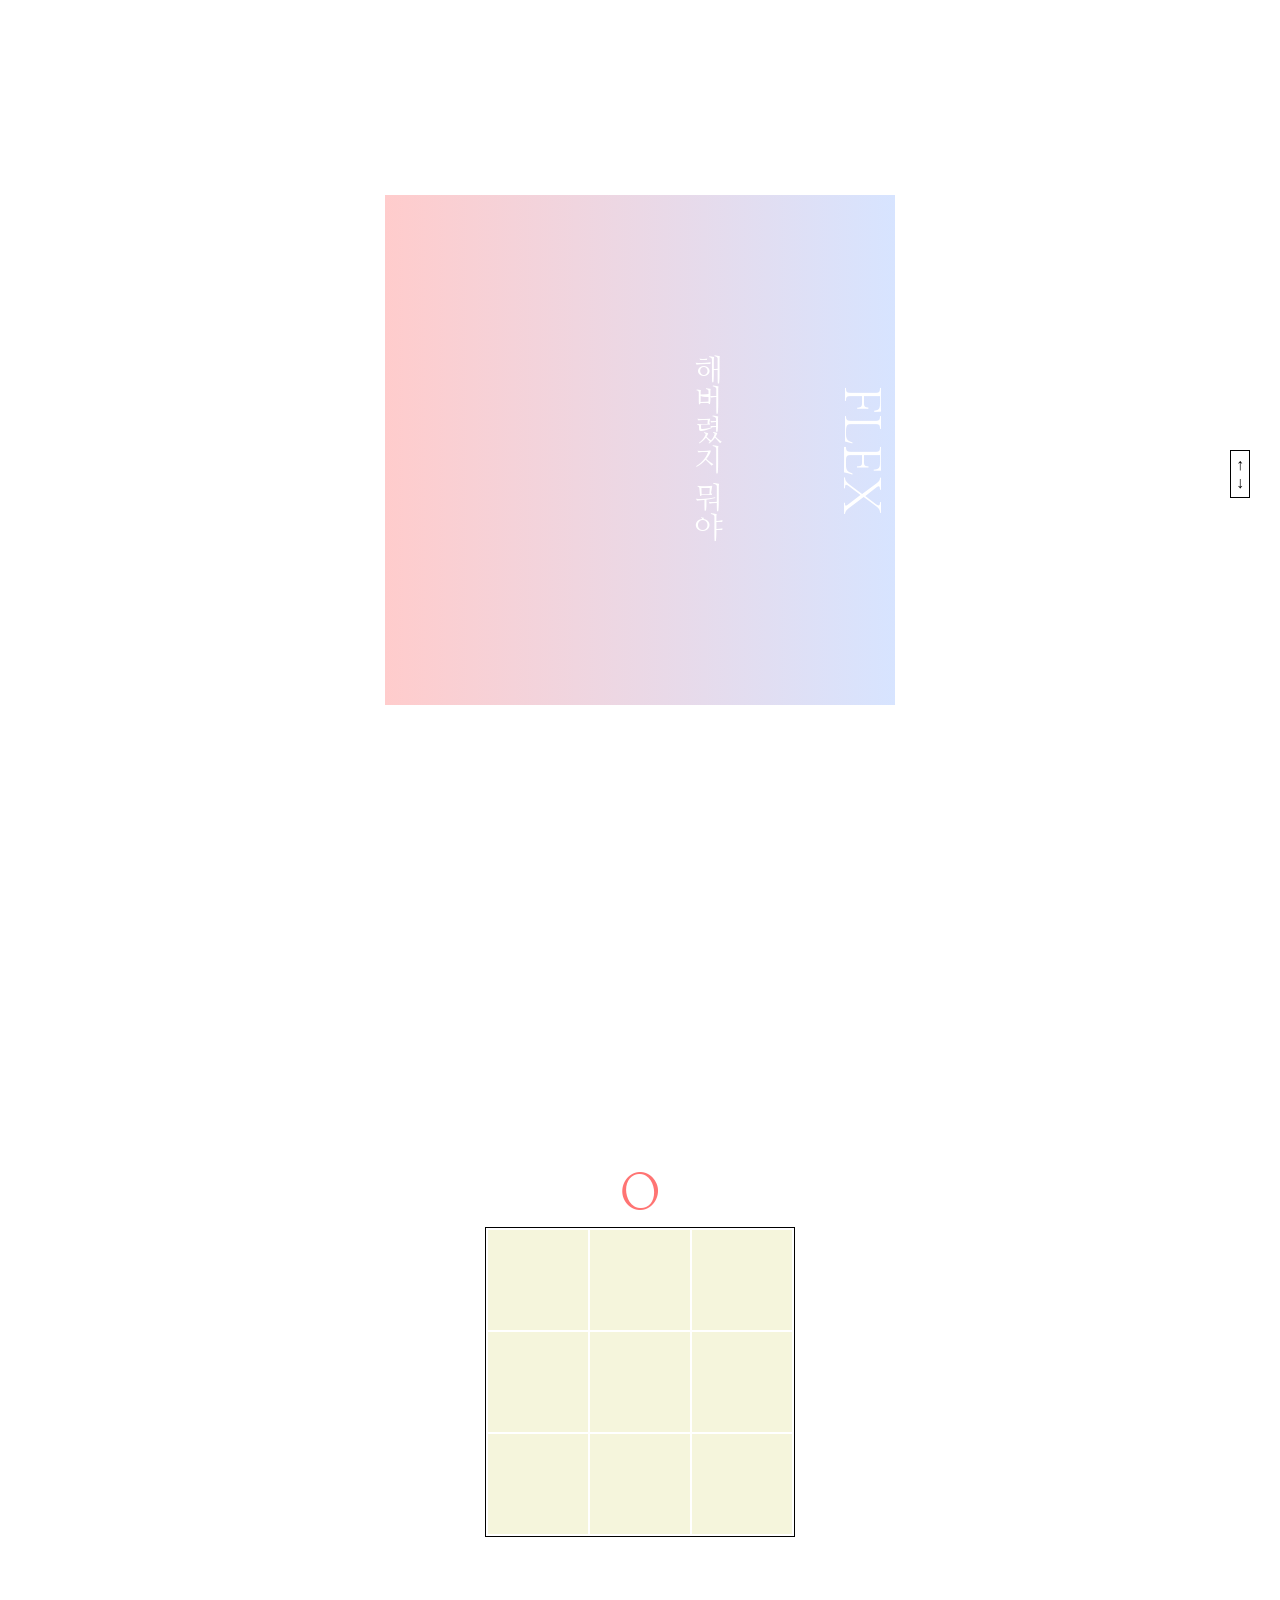
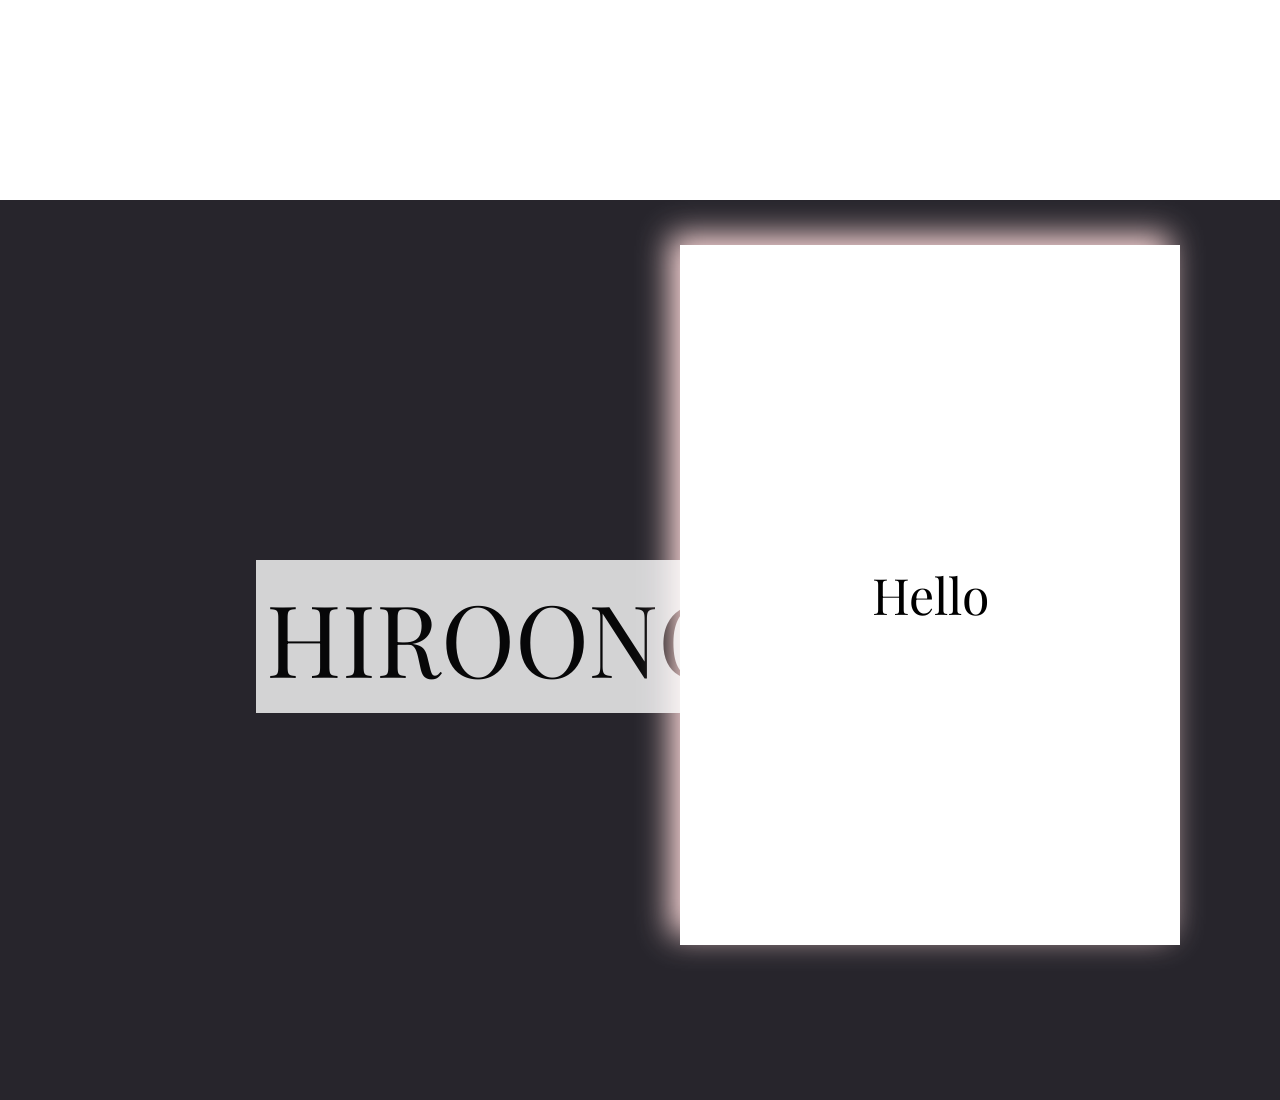
==== index.html @ 32e08b03 "Update index.html" ====
<!DOCTYPE html>
<html>
  <head>
<link href="https://fonts.googleapis.com/css?family=Nanum+Myeongjo&display=swap" rel="stylesheet">
<link rel="preconnect" href="https://fonts.gstatic.com">
<link href="https://fonts.googleapis.com/css2?family=Playfair+Display&display=swap" rel="stylesheet">
    <style>
      ::-webkit-scrollbar { display: none; }
html {
  scroll-behavior: smooth;
}

body{
  margin:0
}

.container {
  display:flex;
  width:100vw;
  height:100vh;
  flex-direction: column;
  margin:0;
  align-items: center;
  justify-content:center;
}

#box {
  font-family: 'Nanum Myeongjo', sans-serif;
  font-size:50px;
  text-align: center;
  vertical-align: middle;
  writing-mode: vertical-rl;
  text-orientation: mixed;
  padding:5px;
  color:white;
  width: 500px;
  height: 500px;
  background: linear-gradient(90deg, rgba(255,204,204,1) 0%, rgba(215,228,255,1) 100%);
  transition:background 1s;
}

#box:hover{
  background: linear-gradient(90deg, rgba(157,126,126,1) 0%, rgba(140,148,166,1) 100%);
}
#h{
  font-size:30px;
  margin:100px;
}

::selection {
  background-color: white;
}

.arrow {
  position: fixed;
  right: 30px;
  top: 50vh;
  border: 1px solid black;
  padding:5px;
  z-index:3;
}

.arrow a {
  text-decoration: none;
  color: black;
}

#tic {
  border: 1px solid black;
}

#tic td {
  padding:50px;
  background-color:beige;
}

#who {
  font-family: 'Nanum Myeongjo', sans-serif;
  font-size: 50px;
  color: #ff7473;
}


::-webkit-scrollbar { display: none; }

#top {
    font-family: 'Playfair Display', serif;
    
    transition: transform 0.6s;
    transform-style: preserve-3d;
}
#leftImg {
    background-image:url("./person.jpg");
    filter:blur(8px);
    opacity: 0.8;
    background-repeat: no-repeat;
    background-size:cover;
    /*background-position: -500px -1500px;*/
    background-position:center center;
    background-attachment: fixed;
    width:100vw;
    height: 100vh;
    transition: background-image 1s ease-in-out;
}
#somet {
    position: absolute;
    width: 500px;
    height: 700px;
    background-color: white;
    right: 100px;
    top:5vh;
    font-size: 50px;
    line-height:700px;
    box-shadow: 
                -10px -10px 30px rgb(255, 219, 219);
}
/*
#top:hover {
    transform: rotateY(180deg);
}
*/
#text {
    text-align:center;
    vertical-align:middle;
}
#text2 {
    position: absolute;
    left: 20%;
    top: 40%;
    font-size:100px;
    padding: 10px;
    color:black;
    background-color: white;
    mix-blend-mode: screen;
    opacity: 0.8;
}
      #s3{
  background-color:#27252c;
}
    </style>
    
  </head>
<body>
  <div class="arrow">
    <a href="#s1" onclick="ahu()" id="up">
      <div>
        ↑
      </div>
    </a>
    <a href="#s2" onclick="ah()" id="down">
      <div>
        ↓
      </div>
    </a>
  </div>

  <div class="container" id="s1">
    <div id="box">
      FLEX
      <div id="h">
        해버렸지 뭐야
      </div>
    </div>
  </div>

  <div class="container" id="s2">
    <div id="who"> O </div>
    <table id="tic">
      <tr>
        <td onclick="t(this)">  </td>
        <td onclick="t(this)">  </td>
        <td onclick="t(this)">  </td>
      </tr>
      <tr>
        <td onclick="t(this)">  </td>
        <td onclick="t(this)">  </td>
        <td onclick="t(this)">  </td>
      </tr>
      <tr>
        <td onclick="t(this)">  </td>
        <td onclick="t(this)">  </td>
        <td onclick="t(this)">  </td>
      </tr>
    </table>
  </div>

  <div class="container" id="s3">
    <div id="top">
      <div id="leftImg"></div>
      <div id="somet">
          <div id="text">Hello</div>
      </div>
      <div id="text2">HIROONG</div>
  </div>
  </div>

  <script>
    let player = 1;
    function change(t){
      if(t == 'O')
      document.getElementById("who").innerText = 'X';
      else document.getElementById("who").innerText = 'O';
    }
    function t(e) {
      if(e.innerText != ''){
        alert("어이~ 거긴 이미 누른자리라구~")
      }else{
        if(player == 1){
          let tmp = 'O';
          e.innerText = tmp;
          player = -player;
          change(tmp);
        }else {
          let tmp = 'X';
          e.innerText =  tmp;
          player = -player;
          change(tmp);
      }
      }
    }
    function ahu(){
      let href = location.href;
      let sec = href.substring(href.indexOf('#') + 2);
      let down = document.getElementById("up");

      if(parseInt(sec)){
        down.href = `#s${parseInt(sec) - 1}`;  
      };
    }
    function ah(){
      let href = location.href;
      let sec = href.substring(href.indexOf('#') + 2);
      let down = document.getElementById("down");
      if(parseInt(sec)){
        down.href = `#s${parseInt(sec) + 1}`;
      };
    }
  </script>
      <script>
        let leftImg = document.getElementById("leftImg");
        //let imgs = ['autumn.jpg', 'cherry.jpg', 'person.jpg', 'red.jpg'];
        let imgs = ['https://i0.wp.com/libreshot.com/wp-content/uploads/2017/06/pink-flowers.jpg', 'cherry.jpg', 'person.jpg', 'https://media.architecturaldigest.com/photos/5ab188ded91fc303af543b8e/3:4/w_2406,h_3208,c_limit/faux-flowers-urban.jpg'];
        let i = 0;
        setInterval(()=>{
            leftImg.style.backgroundImage = `url("${imgs[i % (imgs.length)]}")`;
            i++;
        }, 3050);
    </script>
</body>
</html>
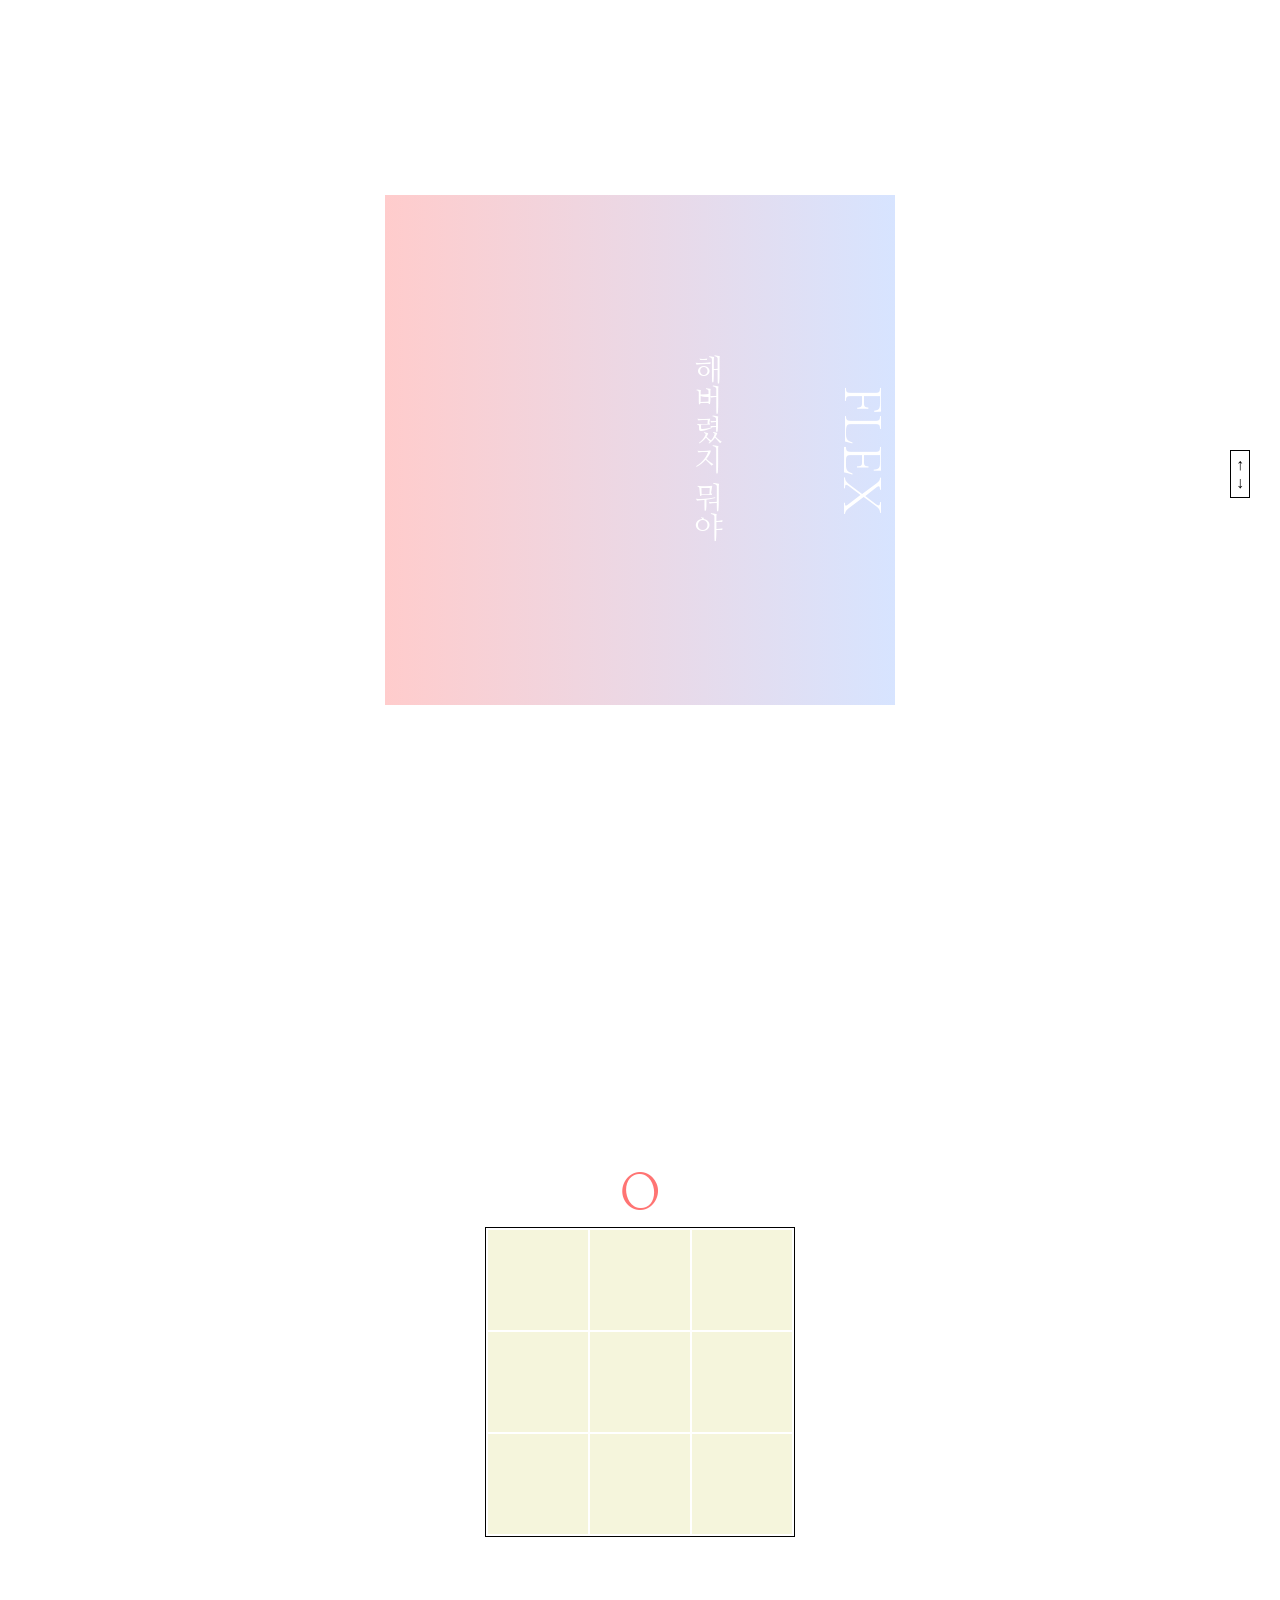
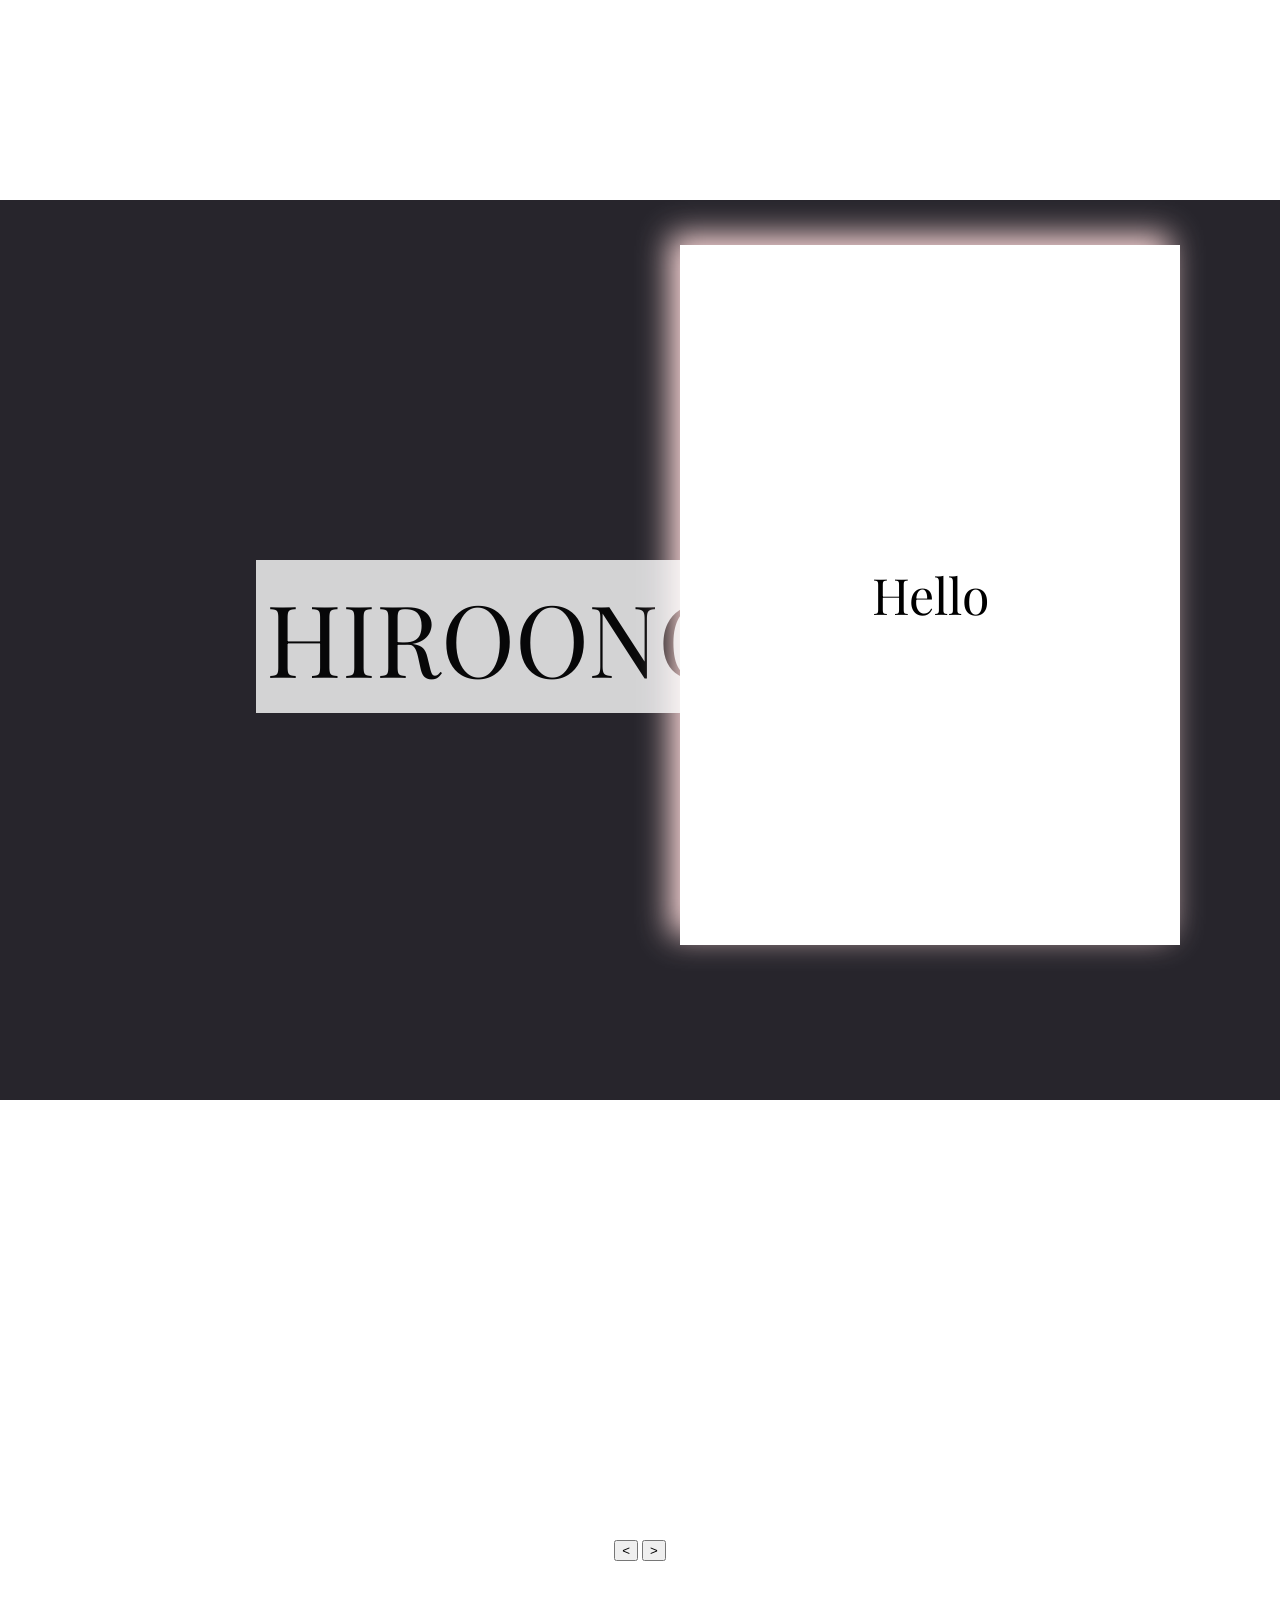
==== commit 8939f542: "Update index.html" ====
--- a/index.html
+++ b/index.html
@@ -193,7 +193,18 @@
       <div id="text2">HIROONG</div>
   </div>
   </div>
-
+  
+  <div class="container" id="s4">
+       <div id="yymm">
+        <button id="prev" onclick="prev()" class="but"><</button>
+        <span id="yy"></span>
+        <span id="mm"></span>
+        <button id="next" onclick="next()" class="but">></button>
+    </div>
+    <div id="days"></div>
+    <script src="cal.js"></script>
+  </div>
+    
   <script>
     let player = 1;
     function change(t){
@@ -218,13 +229,14 @@
       }
       }
     }
+    let page = 3;
     function ahu(){
       let href = location.href;
       let sec = href.substring(href.indexOf('#') + 2);
       let down = document.getElementById("up");
 
       if(parseInt(sec)){
-        down.href = `#s${parseInt(sec) - 1}`;  
+        down.href = `#s${(parseInt(sec) - 1) }`;  
       };
     }
     function ah(){
@@ -232,14 +244,14 @@
       let sec = href.substring(href.indexOf('#') + 2);
       let down = document.getElementById("down");
       if(parseInt(sec)){
-        down.href = `#s${parseInt(sec) + 1}`;
+        down.href = `#s${(parseInt(sec) + 1) }`;
       };
     }
   </script>
       <script>
         let leftImg = document.getElementById("leftImg");
         //let imgs = ['autumn.jpg', 'cherry.jpg', 'person.jpg', 'red.jpg'];
-        let imgs = ['https://i0.wp.com/libreshot.com/wp-content/uploads/2017/06/pink-flowers.jpg', 'cherry.jpg', 'person.jpg', 'https://media.architecturaldigest.com/photos/5ab188ded91fc303af543b8e/3:4/w_2406,h_3208,c_limit/faux-flowers-urban.jpg'];
+        let imgs = ['red.jpg', 'cherry.jpg', 'person.jpg', 'autumn.jpg'];
         let i = 0;
         setInterval(()=>{
             leftImg.style.backgroundImage = `url("${imgs[i % (imgs.length)]}")`;
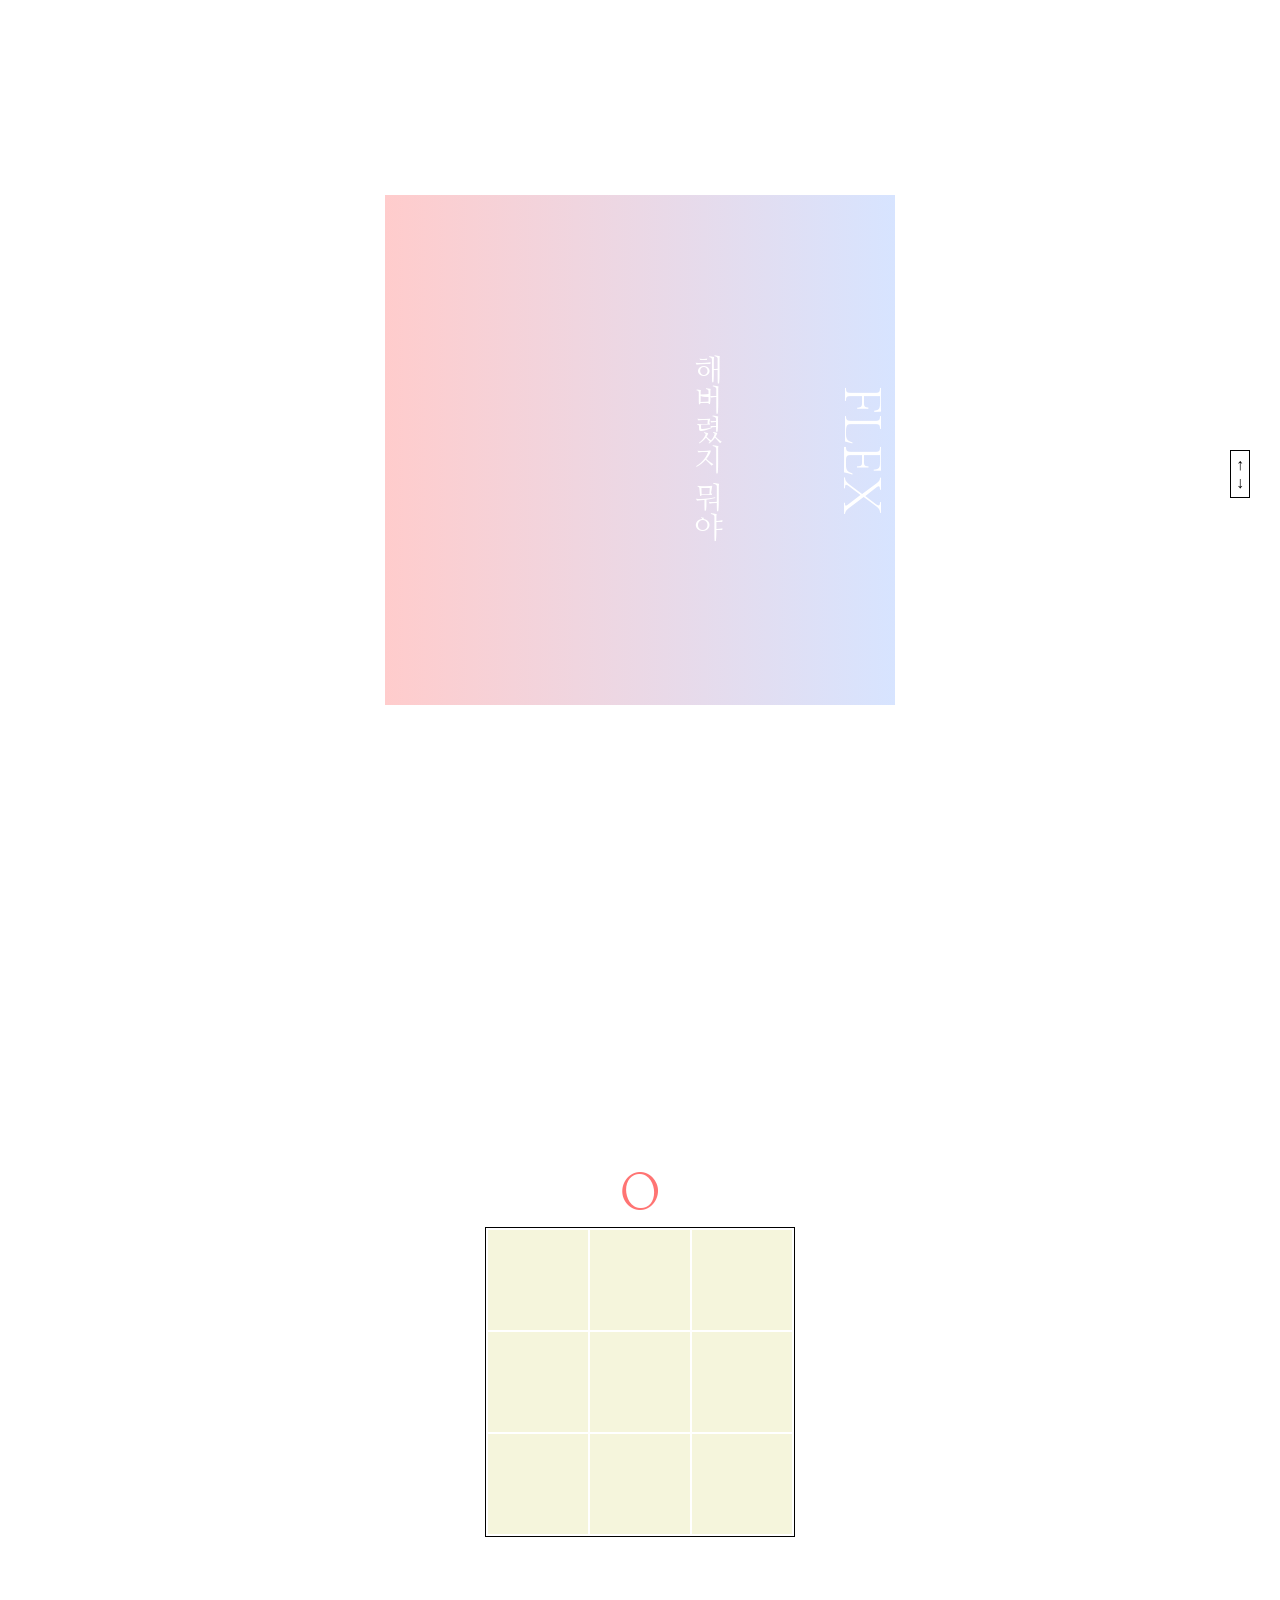
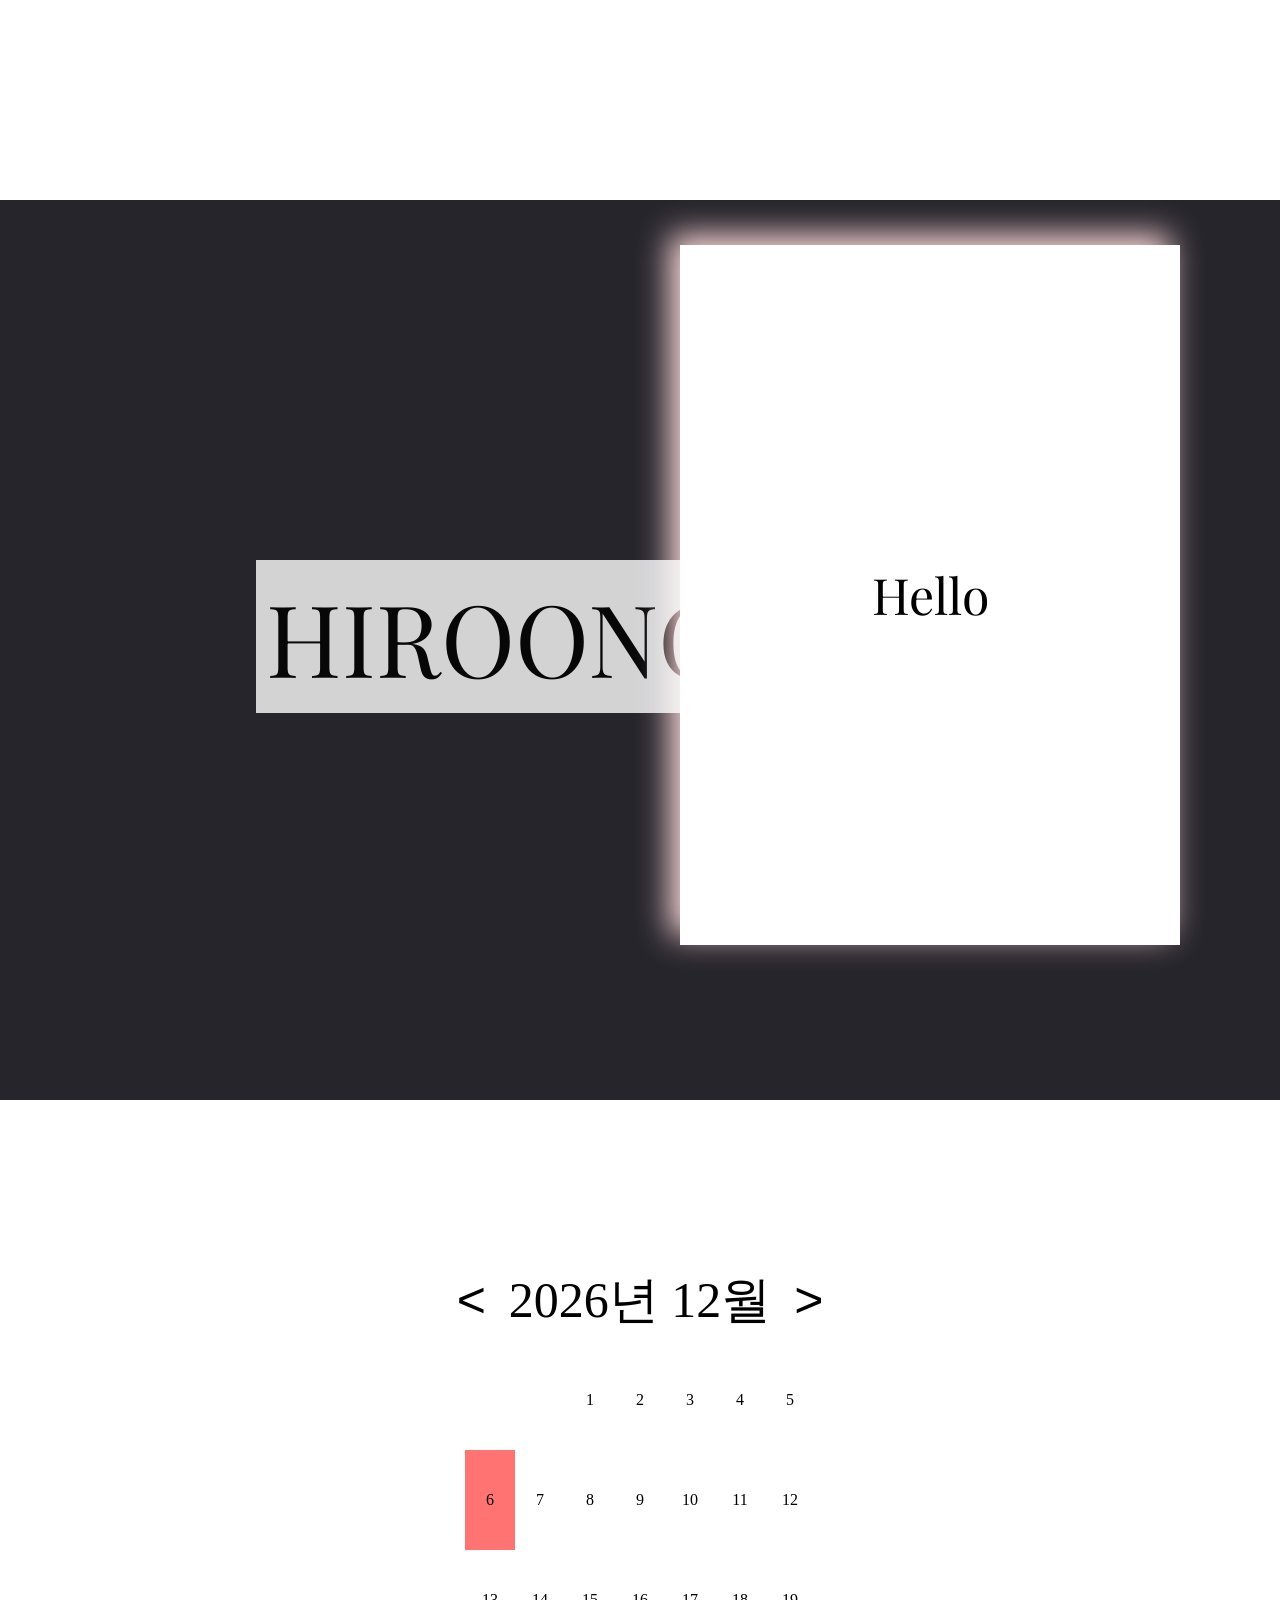
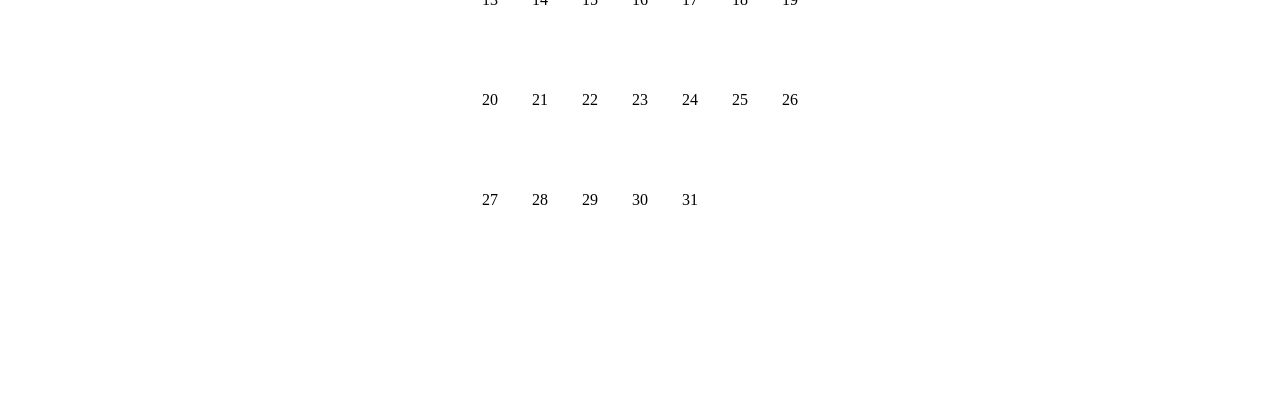
==== commit 3d8924d4: "Update index.html" ====
--- a/index.html
+++ b/index.html
@@ -2,6 +2,7 @@
 <html>
   <head>
 <link href="https://fonts.googleapis.com/css?family=Nanum+Myeongjo&display=swap" rel="stylesheet">
+<link href="cal.css" rel="stylesheet" type="text/css" />
 <link rel="preconnect" href="https://fonts.gstatic.com">
 <link href="https://fonts.googleapis.com/css2?family=Playfair+Display&display=swap" rel="stylesheet">
     <style>
--- a/cal.css
+++ b/cal.css
@@ -0,0 +1,39 @@
+body {
+    margin: 0
+}
+
+#yymm {
+    width: 100vw;
+    height: 100px;
+    text-align: center;
+    font-size: 50px;
+    line-height: 100px;
+}
+
+#days {
+    display: grid;
+    grid-template-columns: repeat(7, 1fr);
+    height: 500px;
+}
+
+.day {
+    text-align: center;
+    line-height:100px;
+    user-select: none;
+}
+.today {
+    background-color: #ff7473;
+}
+.empty {
+    width: 50px;
+    height: 50px;
+}
+
+.but{
+    width: 50px;
+    height: 50px;
+    border:none;
+    background-color:#ffffff;
+    font-size: 50px;
+    outline:none;
+}
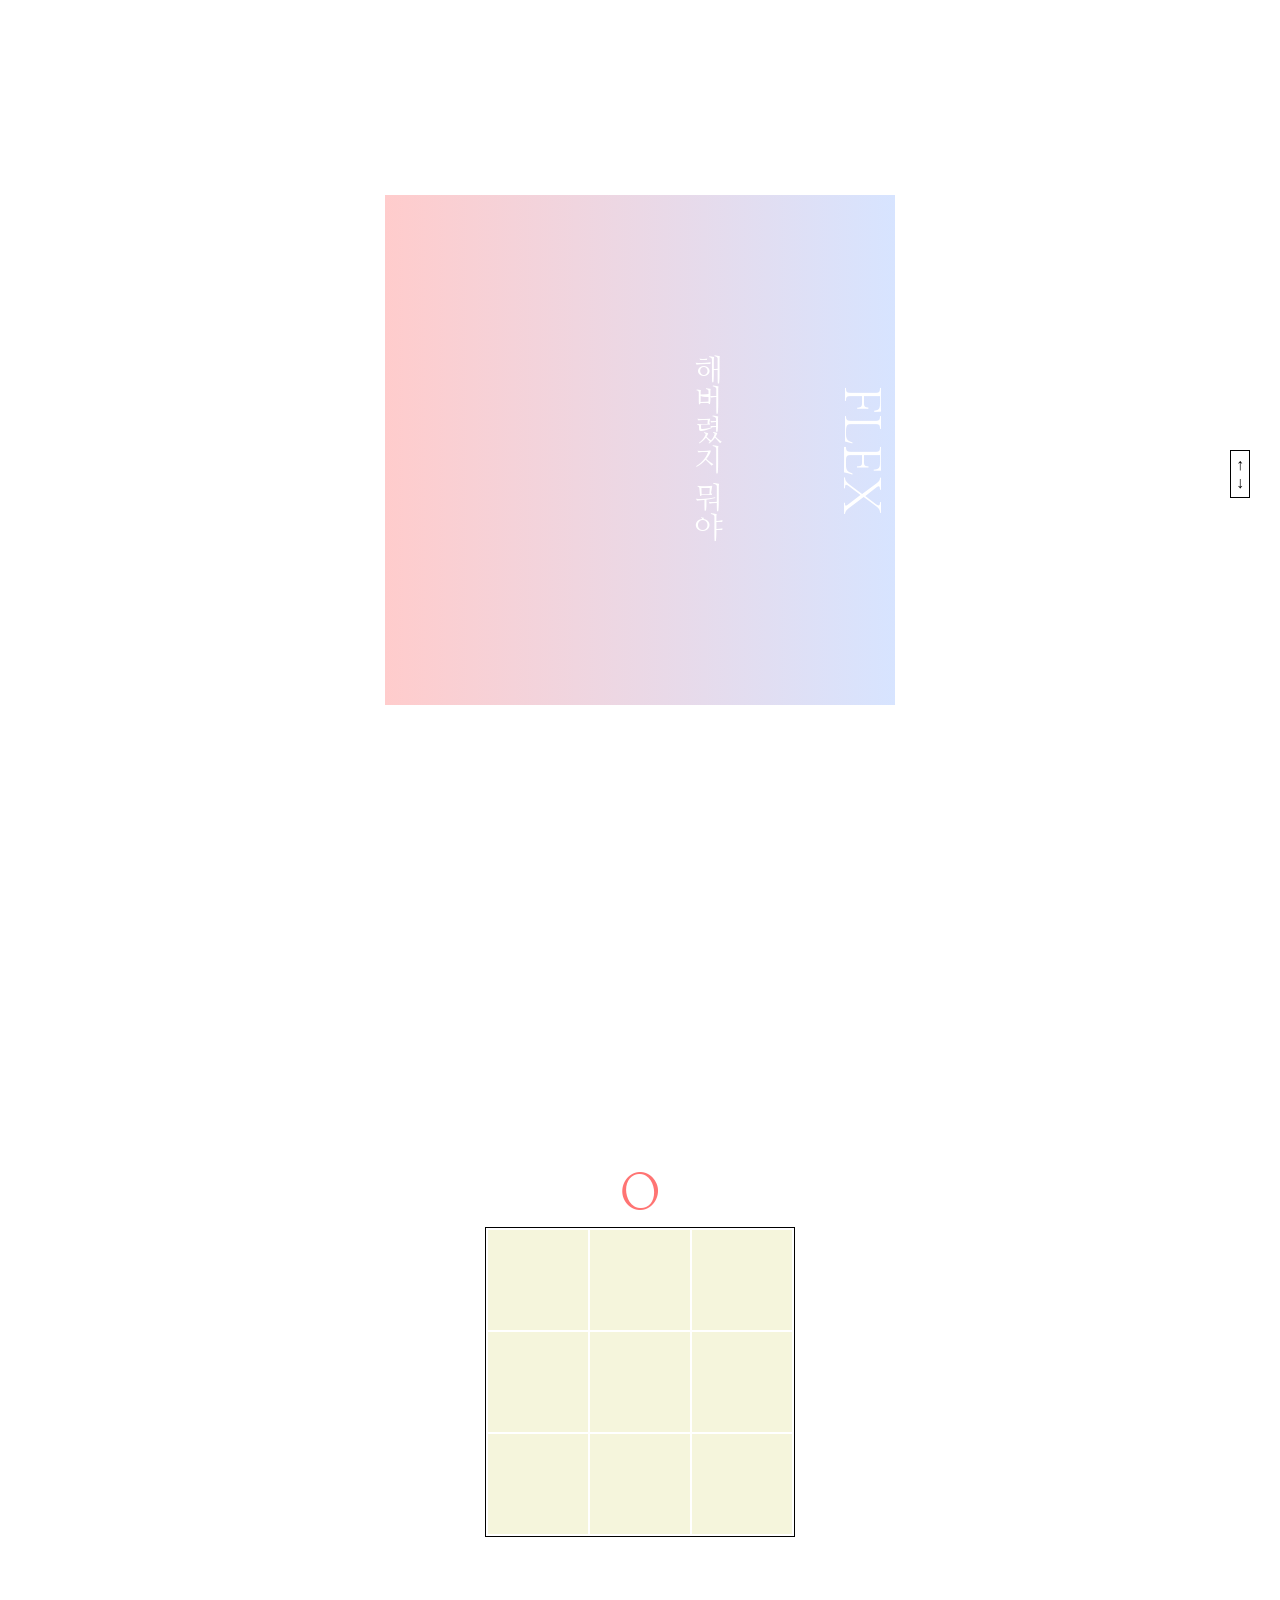
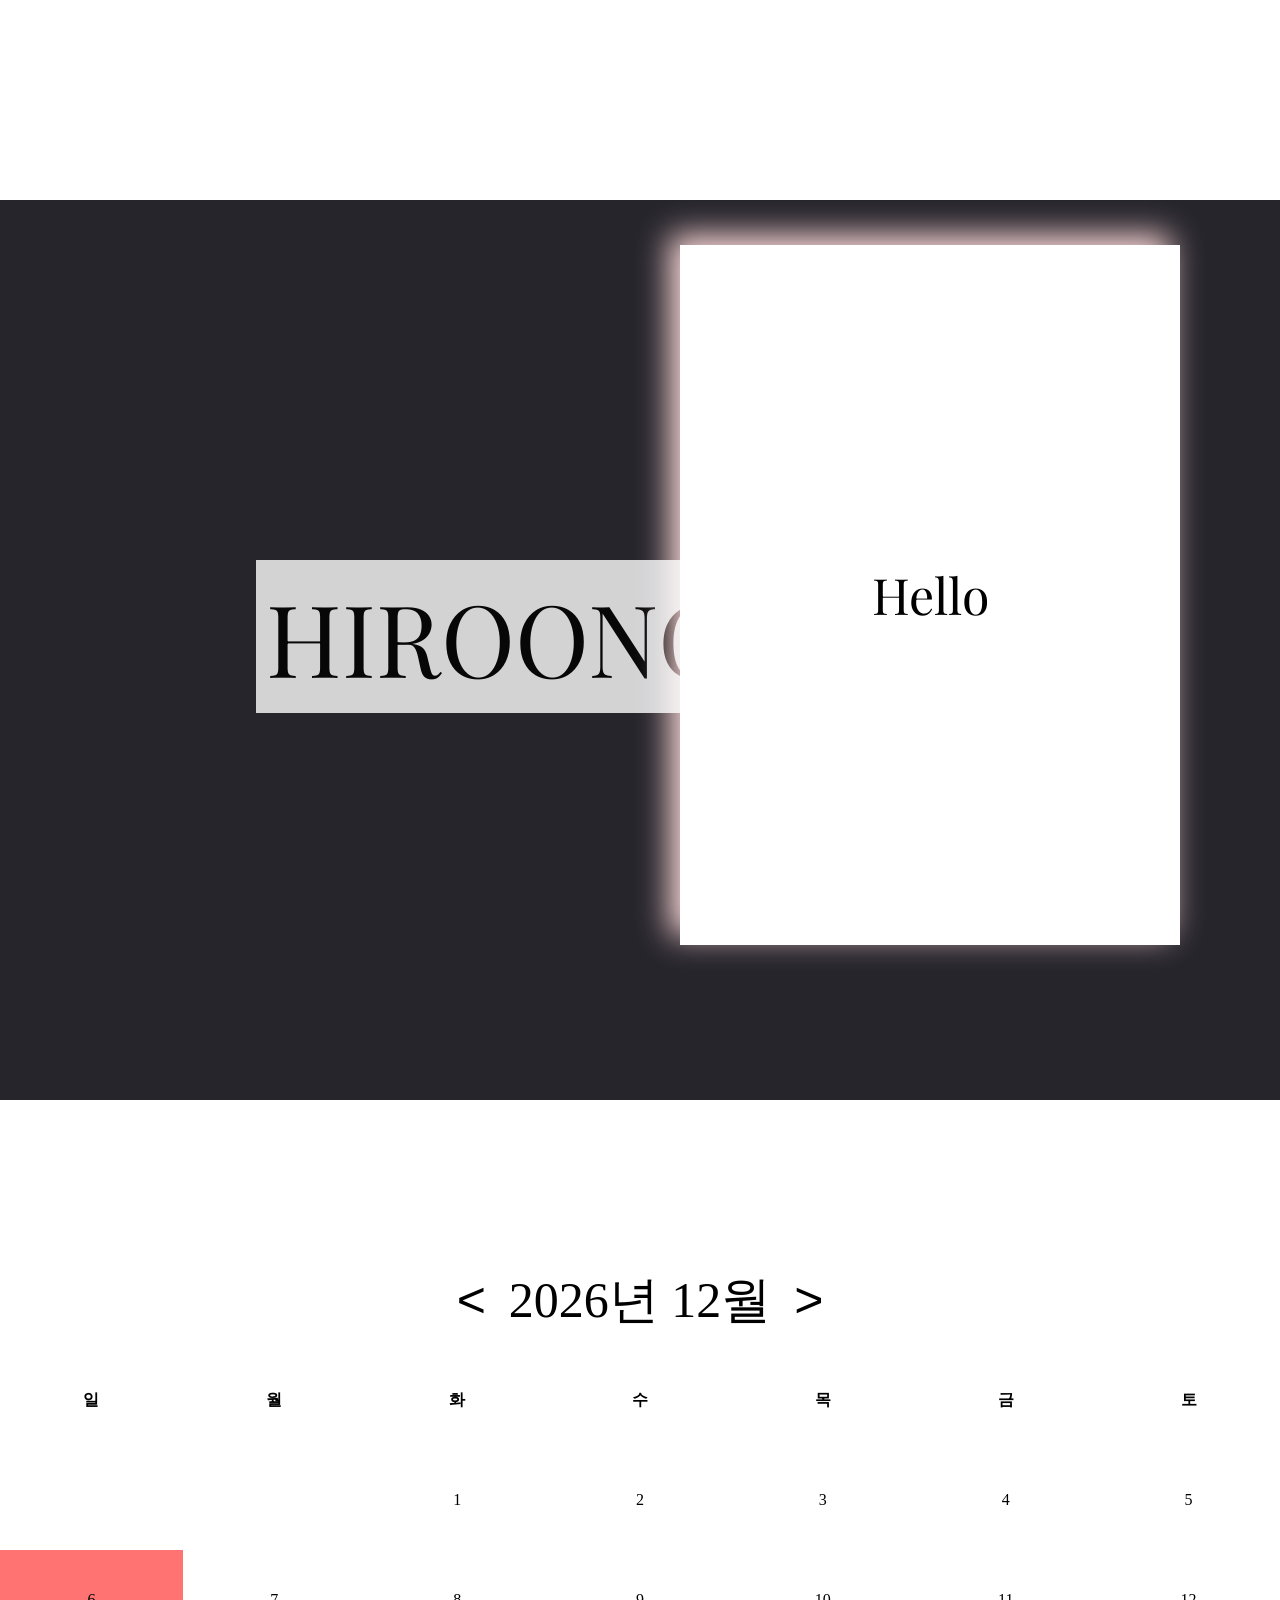
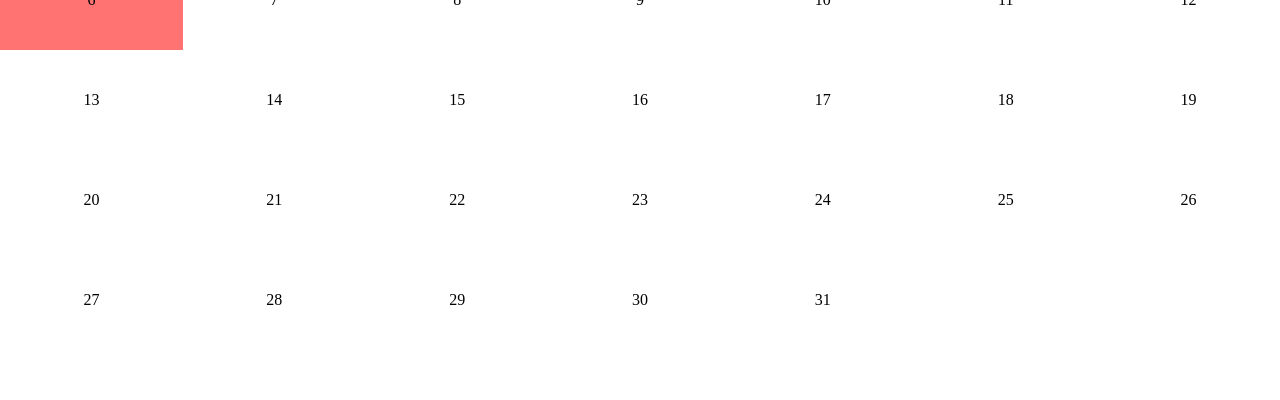
==== commit fc61389d: "Update index.html" ====
--- a/index.html
+++ b/index.html
@@ -12,7 +12,8 @@
 }
 
 body{
-  margin:0
+  margin:0;
+  cursor: url('http://www.rw-designer.com/cursor-extern.php?id=67200'), auto;
 }
 
 .container {
--- a/cal.css
+++ b/cal.css
@@ -14,6 +14,7 @@
     display: grid;
     grid-template-columns: repeat(7, 1fr);
     height: 500px;
+    width: 100vw;
 }
 
 .day {
@@ -37,3 +38,7 @@
     font-size: 50px;
     outline:none;
 }
+
+.yo {
+    font-weight : bold;
+}
